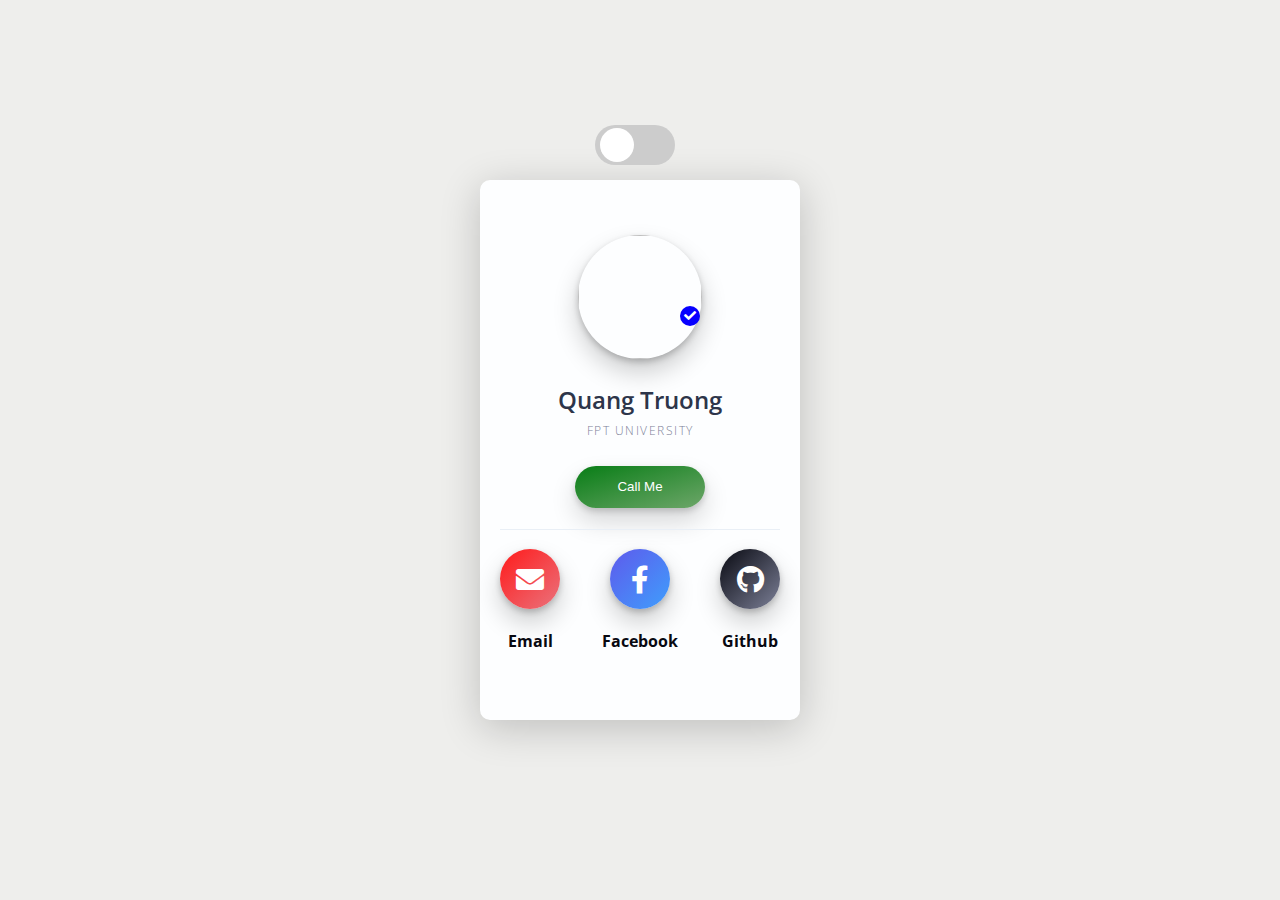
==== qt1st/index.html @ 60fea342 "Update index.html" ====
<!DOCTYPE html>
<html lang="en" >
<head>
  <meta charset="UTF-8">
  <title>Nguyen Quang Truong</title>
  <link rel="stylesheet" href="https://cdnjs.cloudflare.com/ajax/libs/normalize/5.0.0/normalize.min.css">
<link rel='stylesheet' href='https://use.fontawesome.com/releases/v5.0.8/css/all.css'>
<link rel='stylesheet' href='https://fonts.googleapis.com/css?family=Open+Sans:300,400,600,700'>
<link rel="stylesheet" href="./style.css">
<link rel="icon" type="image/png" sizes="32x32"href="https://hacken006.github.io/image/favicon.png">
</head>
<body>
<!-- partial:index.partial.html -->
<input id="slider" class="customSlider" type="checkbox">
<label for="slider"></label>

<div class="wrapper">
	<!-- <div class="top-icons">
		<i class="fas fa-long-arrow-alt-left"></i>
		<i class="fas fa-ellipsis-v"></i>
		<i class="far fa-heart"></i>
	</div> -->
	
	<div class="profile">
		<img src="https://graph.facebook.com/100010191461559/picture?type=large&width=720&height=720" class="thumbnail">
		<div class="check"><i class="fas fa-check"></i></div>
		<h3 class="name">Quang Truong</h3>
		<p class="title">FPT University</p>
		<p class="description"></p>
		<button onclick="location.href='tel:0352918986';" type="button" class="btn">Call Me</button>
	</div>
	
	<div class="social-icons">
		<div class="icon">
			<a href="mailto:truongnqhe140426@fpt.edu.vn"><i class="fas fa-envelope"></i></a>
			<h4>Email</h4>
			<!-- <p>Email</p> -->
		</div>
		

		<div class="icon">
			<a href="https://www.facebook.com/qt1st"><i class="fab fa-facebook-f"></i></a>
			<h4>Facebook</h4>
			<!-- <p>Followers</p> -->
		</div>
		
		<div class="icon">
			<a href="https://github.com/hacken006"><i class="fab fa-github"></i></a>
			<h4>Github</h4>
			<!-- <p>Phone</p> -->
		</div>

	</div>
</div>

<!-- partial -->
  <script src='https://code.jquery.com/jquery-3.3.1.slim.js'></script>
</body>
</html>
---- qt1st/style.css ----
* {
  margin: 0;
  padding: 0;
  box-sizing: border-box;
}

body {
  width: 100%;
  height: 100vh;
  display: -webkit-box;
  display: flex;
  position: relative;
  background: #eeeeec;
  -webkit-box-align: center;
          align-items: center;
  -webkit-box-orient: vertical;
  -webkit-box-direction: normal;
          flex-direction: column;
  -webkit-box-pack: center;
          justify-content: center;
  font-family: 'Open Sans', sans-serif;
  font-size: 100%;
}

.customSlider {
  opacity: 0;
  display: none;
}
.customSlider + label {
  position: relative;
  top: 35px;
  left: 15px;
  cursor: pointer;
}
.customSlider + label:before, .customSlider + label:after {
  background: #FFFFFF;
  position: absolute;
  content: '';
}
.customSlider + label:before {
  top: -90px;
  left: -60px;
  width: 80px;
  height: 40px;
  background: #ccc;
  border-radius: 20px;
  -webkit-transition: background .75s;
  transition: background .75s;
}
.customSlider + label:after {
  height: 34px;
  width: 34px;
  top: -87px;
  left: -55px;
  border-radius: 50%;
  -webkit-transition: all .5s;
  transition: all .5s;
}
.customSlider:checked + label:after {
  height: 34px;
  width: 34px;
  top: -87px;
  left: -19px;
  border-radius: 50%;
}
.customSlider:checked ~ .wrapper {
  color: #fff;
  -webkit-transition: background .6s ease;
  transition: background .6s ease;
  background: #31394D;
}
.customSlider:checked ~ .wrapper .top-icons i {
  color: #fff;
}
.customSlider:checked ~ .wrapper .profile .name {
  color: #FDFEFF;
}
.customSlider:checked ~ .wrapper .profile .title {
  color: #7C8097;
}
.customSlider:checked ~ .wrapper .profile .description {
  color: #FDFEFF;
}
.customSlider:checked ~ .wrapper .icon h4 {
  color: #FFFFFF;
}
.customSlider:checked ~ .wrapper .icon p {
  color: #666B7D;
}

.wrapper {
  width: 320px;
  height: 540px;
  background: #FDFEFF;
  -webkit-transition: background .6s ease;
  transition: background .6s ease;
  border-radius: 10px;
  padding: 20px 20px 20px 20px;
  box-shadow: 0 8px 40px rgba(0, 0, 0, 0.2);
}
.wrapper .top-icons i {
  color: #080911;
}
.wrapper .top-icons i:nth-of-type(1) {
  float: left;
}
.wrapper .top-icons i:nth-of-type(2) {
  float: right;
}
.wrapper .top-icons i:nth-of-type(3) {
  float: right;
  padding-right: .8em;
}
.wrapper .profile {
  margin-top: 2.2em;
  position: relative;
}
.wrapper .profile:after {
  width: 100%;
  height: 1px;
  content: ' ';
  display: block;
  margin-top: 1.3em;
  background: #E9EFF6;
}
.wrapper .profile .check {
  position: absolute;
  right: 5em;
  bottom: 12.7em;
}
.wrapper .profile .check i {
  color: #fff;
  width: 20px;
  height: 20px;
  font-size: 12px;
  line-height: 20px;
  text-align: center;
  border-radius: 100%;
  background: -webkit-gradient(linear, left top, right bottom, from(#0700ff), to(#0700ff));
 /* background: linear-gradient(to bottom right, #C90A6D, #FF48A0);*/
}
.wrapper .profile .thumbnail {
  width: 124px;
  height: 124px;
  display: -webkit-box;
  display: flex;
  margin-left: auto;
  margin-right: auto;
  margin-bottom: 1.5em;
  border-radius: 100%;
  box-shadow: 0 13px 26px rgba(0, 0, 0, 0.2), 0 3px 6px rgba(0, 0, 0, 0.2);
}
.wrapper .profile .name {
  color: #2D354A;
  font-size: 24px;
  font-weight: 600;
  text-align: center;
}
.wrapper .profile .title {
  color: #7C8097;
  font-size: .75em;
  font-weight: 300;
  text-align: center;
  padding-top: .5em;
  padding-bottom: .7em;
  letter-spacing: 1.5px;
  text-transform: uppercase;
}
.wrapper .profile .description {
  color: #080911;
  font-size: 14px;
  font-weight: 300;
  text-align: center;
  margin-bottom: 1.3em;
}
.wrapper .profile .btn {
  color: #fff;
  width: 130px;
  height: 42px;
  outline: none;
  border: none;
  display: block;
  cursor: pointer;
  font-weight: 300;
  margin-left: auto;
  margin-right: auto;
  border-radius: 70px;
  box-shadow: 0 13px 26px rgba(0, 0, 0, 0.16), 0 3px 6px rgba(0, 0, 0, 0.16);
  background: -webkit-gradient(linear, left top, right bottom, from(#C90A6D), to(#FF48A0));
  background: linear-gradient(to bottom right, #087d16, #6da669);
}
.wrapper .social-icons {
  display: -webkit-box;
  display: flex;
  margin-top: 1.2em;
  -webkit-box-pack: justify;
          justify-content: space-between;
}
.wrapper .social-icons .icon {
  display: -webkit-box;
  display: flex;
  -webkit-box-align: center;
          align-items: center;
  -webkit-box-orient: vertical;
  -webkit-box-direction: normal;
          flex-direction: column;
}
.wrapper .social-icons .icon a {
  color: #fff;
  width: 60px;
  height: 60px;
  font-size: 28px;
  line-height: 60px;
  text-align: center;
  border-radius: 30px;
  box-shadow: 0 13px 26px rgba(0, 0, 0, 0.2), 0 3px 6px rgba(0, 0, 0, 0.2);
}
.wrapper .social-icons .icon:nth-of-type(1) a {
  background: -webkit-gradient(linear, left top, right bottom, from(#C90A6D), to(#FF48A0));
  background: linear-gradient(to bottom right, #ff1a1a, #ea737d);
}
.wrapper .social-icons .icon:nth-of-type(2) a {
  background: -webkit-gradient(linear, left top, right bottom, from(#5E5AEC), to(#3F9EFC));
  background: linear-gradient(to bottom right, #5E5AEC, #3F9EFC);
}
.wrapper .social-icons .icon:nth-of-type(3) a {
  background: -webkit-gradient(linear, left top, right bottom, from(#6452E9), to(#639FF9));
  background: linear-gradient(to bottom right, #080911, #7c8097);
}
.wrapper .social-icons .icon h4 {
  color: #080911;
  font-size: 1em;
  margin-top: 1.3em;
  margin-bottom: .2em;
}
.wrapper .social-icons .icon p {
  color: #666B7D;
  font-size: 12px;
}
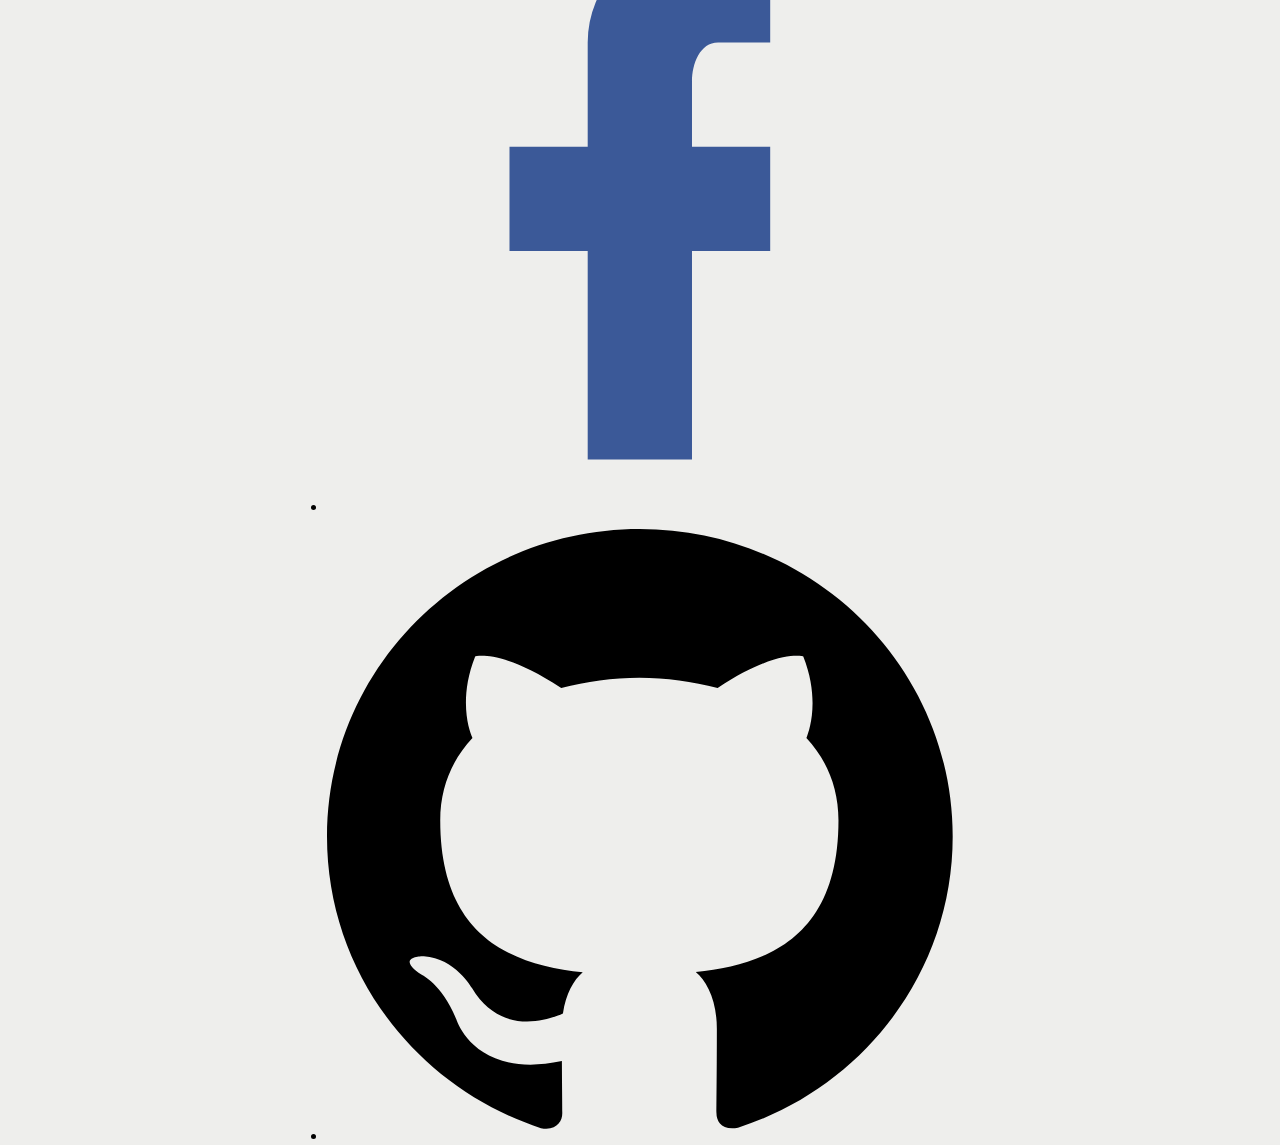
==== commit 139c8ede: "Update index.html" ====
--- a/qt1st/index.html
+++ b/qt1st/index.html
@@ -3,57 +3,77 @@
 <head>
   <meta charset="UTF-8">
   <title>Nguyen Quang Truong</title>
-  <link rel="stylesheet" href="https://cdnjs.cloudflare.com/ajax/libs/normalize/5.0.0/normalize.min.css">
-<link rel='stylesheet' href='https://use.fontawesome.com/releases/v5.0.8/css/all.css'>
-<link rel='stylesheet' href='https://fonts.googleapis.com/css?family=Open+Sans:300,400,600,700'>
+  <meta name="viewport" content="width=device-width, initial-scale=1" />
+<link  rel="stylesheet" type="text/css" href="https://fonts.googleapis.com/css?family=Roboto" />
+<link rel="stylesheet" href="https://cdnjs.cloudflare.com/ajax/libs/normalize/5.0.0/normalize.min.css">
 <link rel="stylesheet" href="./style.css">
 <link rel="icon" type="image/png" sizes="32x32"href="https://hacken006.github.io/image/favicon.png">
+
 </head>
 <body>
 <!-- partial:index.partial.html -->
-<input id="slider" class="customSlider" type="checkbox">
-<label for="slider"></label>
+<!-- this is the markup. you can change the details (your own name, your own avatar etc.) but don’t change the basic structure! -->
 
-<div class="wrapper">
-	<!-- <div class="top-icons">
-		<i class="fas fa-long-arrow-alt-left"></i>
-		<i class="fas fa-ellipsis-v"></i>
-		<i class="far fa-heart"></i>
-	</div> -->
-	
-	<div class="profile">
-		<img src="https://graph.facebook.com/100010191461559/picture?type=large&width=720&height=720" class="thumbnail">
-		<div class="check"><i class="fas fa-check"></i></div>
-		<h3 class="name">Quang Truong</h3>
-		<p class="title">FPT University</p>
-		<p class="description"></p>
-		<button onclick="location.href='tel:0352918986';" type="button" class="btn">Call Me</button>
-	</div>
-	
-	<div class="social-icons">
-		<div class="icon">
-			<a href="mailto:truongnqhe140426@fpt.edu.vn"><i class="fas fa-envelope"></i></a>
-			<h4>Email</h4>
-			<!-- <p>Email</p> -->
-		</div>
-		
+<aside class="profile-card">
 
-		<div class="icon">
-			<a href="https://www.facebook.com/qt1st"><i class="fab fa-facebook-f"></i></a>
-			<h4>Facebook</h4>
-			<!-- <p>Followers</p> -->
-		</div>
-		
-		<div class="icon">
-			<a href="https://github.com/hacken006"><i class="fab fa-github"></i></a>
-			<h4>Github</h4>
-			<!-- <p>Phone</p> -->
-		</div>
+    <header>
+    
+        <!-- here’s the avatar -->
+        <a href="https://www.facebook.com/qt1st">
+            <img src="https://graph.facebook.com/100010191461559/picture?type=large&width=720&height=720" />
+        </a>
+        
+        <!-- the username -->
+        <h1>Quang Truong</h1>
+        
+        <!-- and role or location -->
+        <h2>FPT University</h2>
+    
+    </header>
 
-	</div>
-</div>
+    <!-- bit of a bio; who are you? -->
+    <div class="profile-bio">
+    
+        <p>Chào bạn ! Rất vui được làm quen hãy click vào icon bên dưới để kết bạn với mình nhé!</p>
+    
+    </div>
 
+    <!-- some social links to show off -->
+    <ul class="profile-social-links">
+        
+        <!-- twitter - el clásico  -->
+        <li>
+            <a href="mailto:truongnqhe140426@fpt.edu.vn">
+                <img width="24" height="24" src="https://www.flaticon.com/svg/static/icons/svg/732/732200.svg">
+            </a>
+        </li>
+        
+        <!-- envato – use this one to link to your marketplace profile -->
+        <li>
+            <a href="https://www.facebook.com/qt1st">
+                <svg viewBox="0 0 24 24">
+                    <path fill="#3b5998" d="M17,2V2H17V6H15C14.31,6 14,6.81 14,7.5V10H14L17,10V14H14V22H10V14H7V10H10V6A4,4 0 0,1 14,2H17Z"/>
+                </svg>
+            </a>
+        </li>
+        
+        <!-- codepen - your codepen profile-->
+        <li>
+            <a href="https://github.com/hacken006">
+                <svg viewBox="0 0 24 24">
+                    <path fill="#000000" d="m12 .5c-6.63 0-12 5.28-12 11.792 0 5.211 3.438 9.63 8.205 11.188.6.111.82-.254.82-.567 0-.28-.01-1.022-.015-2.005-3.338.711-4.042-1.582-4.042-1.582-.546-1.361-1.335-1.725-1.335-1.725-1.087-.731.084-.716.084-.716 1.205.082 1.838 1.215 1.838 1.215 1.07 1.803 2.809 1.282 3.495.981.108-.763.417-1.282.76-1.577-2.665-.295-5.466-1.309-5.466-5.827 0-1.287.465-2.339 1.235-3.164-.135-.298-.54-1.497.105-3.121 0 0 1.005-.316 3.3 1.209.96-.262 1.98-.392 3-.398 1.02.006 2.04.136 3 .398 2.28-1.525 3.285-1.209 3.285-1.209.645 1.624.24 2.823.12 3.121.765.825 1.23 1.877 1.23 3.164 0 4.53-2.805 5.527-5.475 5.817.42.354.81 1.077.81 2.182 0 1.578-.015 2.846-.015 3.229 0 .309.21.678.825.56 4.801-1.548 8.236-5.97 8.236-11.173 0-6.512-5.373-11.792-12-11.792z" />
+                </svg>
+            </a>
+        </li>
+        
+        <!-- add or remove social profiles as you see fit -->
+    
+    </ul>
+
+</aside>
+<!-- that’s all folks! -->
 <!-- partial -->
-  <script src='https://code.jquery.com/jquery-3.3.1.slim.js'></script>
+  
 </body>
 </html>
+
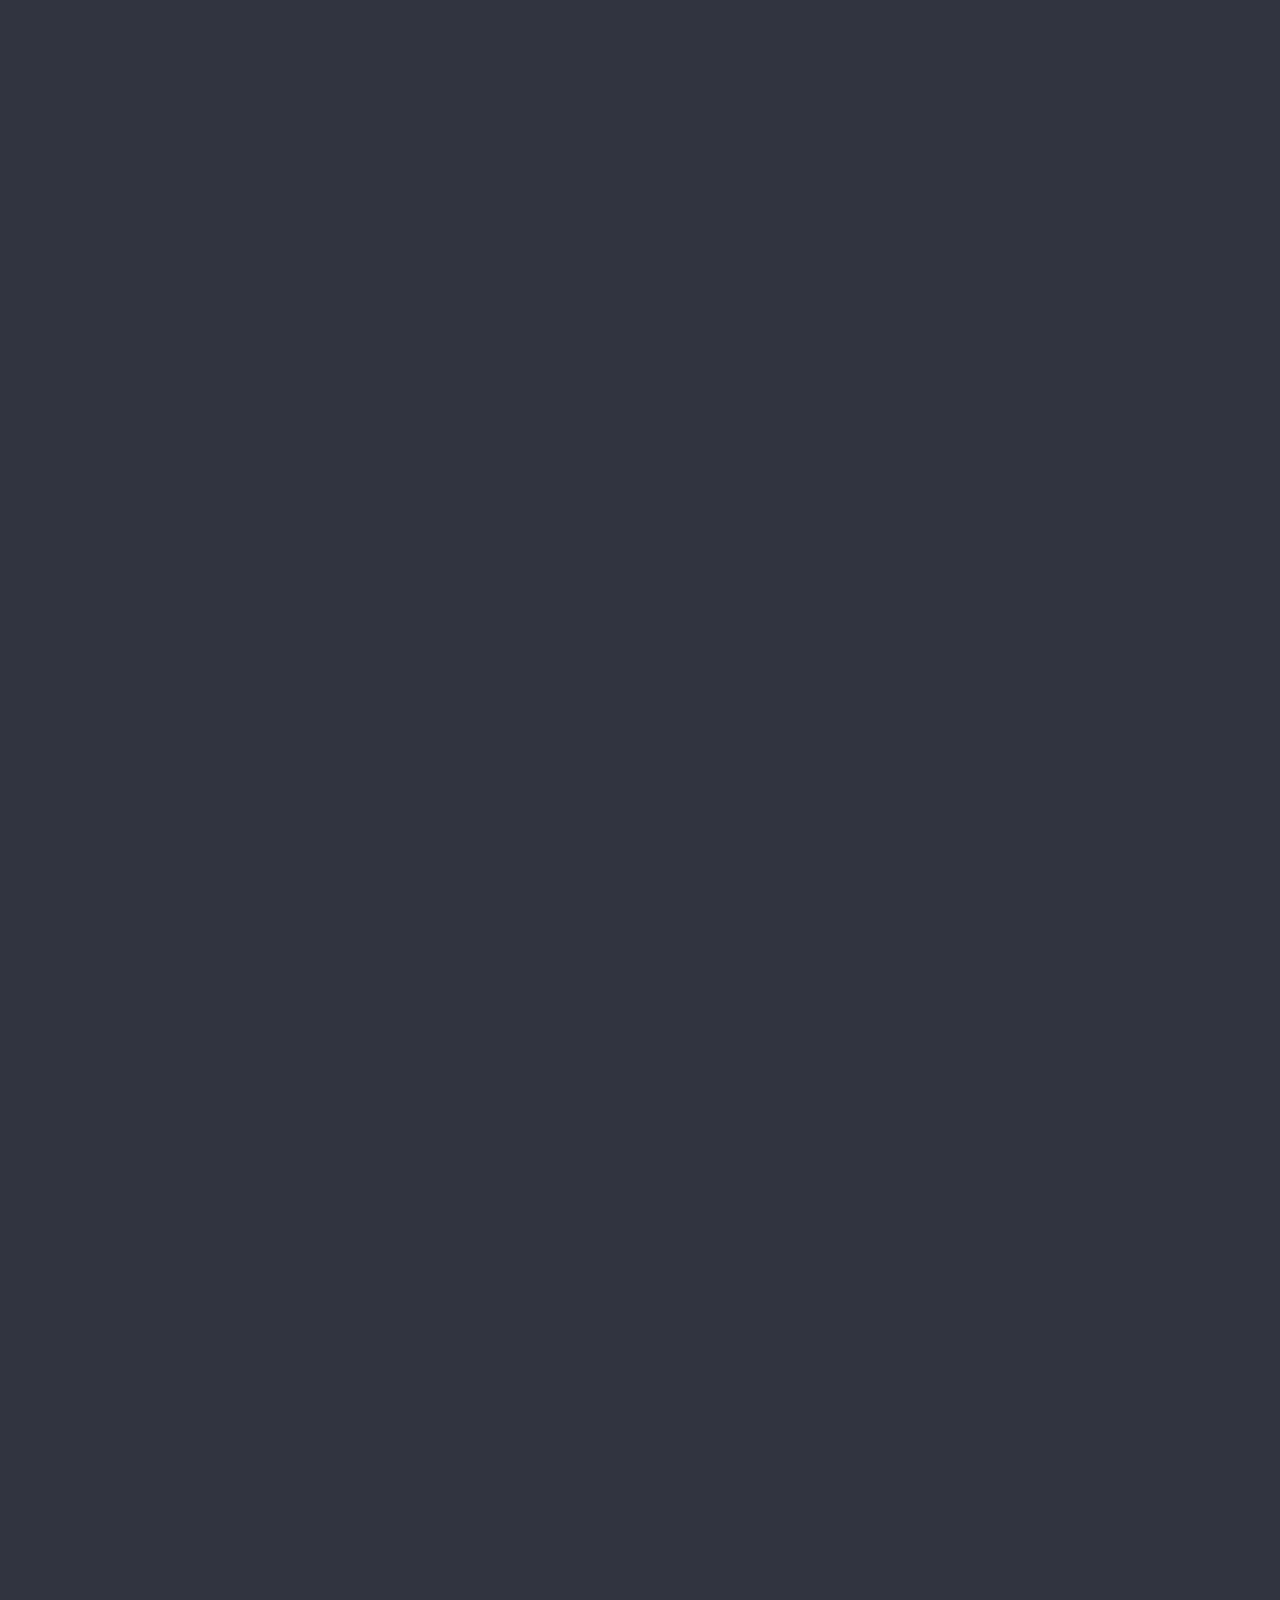
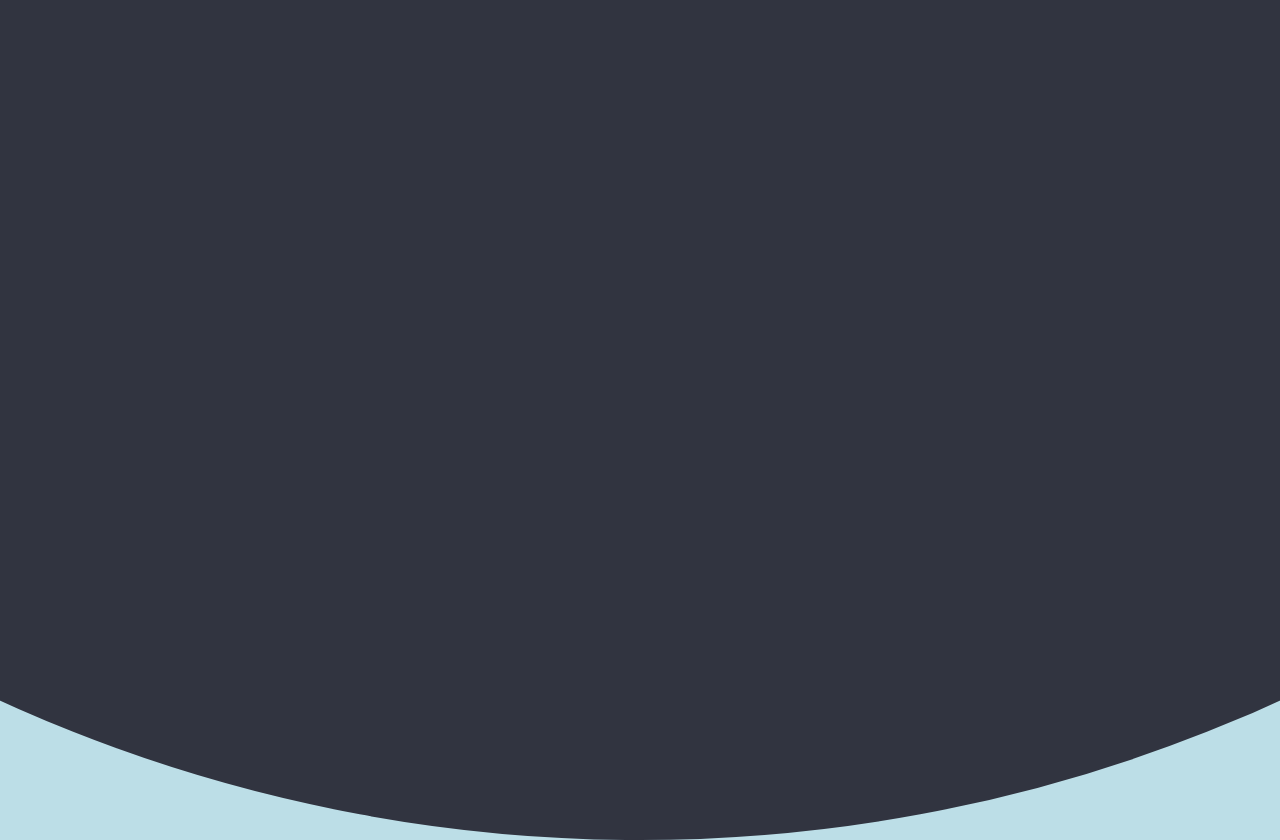
==== commit 6a04dc58: "Update index.html" ====
--- a/qt1st/index.html
+++ b/qt1st/index.html
@@ -41,14 +41,12 @@
     <!-- some social links to show off -->
     <ul class="profile-social-links">
         
-        <!-- twitter - el clásico  -->
         <li>
             <a href="mailto:truongnqhe140426@fpt.edu.vn">
                 <img width="24" height="24" src="https://www.flaticon.com/svg/static/icons/svg/732/732200.svg">
             </a>
         </li>
         
-        <!-- envato – use this one to link to your marketplace profile -->
         <li>
             <a href="https://www.facebook.com/qt1st">
                 <svg viewBox="0 0 24 24">
@@ -57,7 +55,6 @@
             </a>
         </li>
         
-        <!-- codepen - your codepen profile-->
         <li>
             <a href="https://github.com/hacken006">
                 <svg viewBox="0 0 24 24">
@@ -66,7 +63,22 @@
             </a>
         </li>
         
-        <!-- add or remove social profiles as you see fit -->
+        <li>
+            <a href="https://anhtruongit.com">
+                <img width="24" height="24" src="https://www.flaticon.com/svg/static/icons/svg/3003/3003511.svg">
+            </a>
+        </li>
+
+        <li>
+            <a href="tel:0862020654">
+                <img width="24" height="24" src="https://www.flaticon.com/svg/static/icons/svg/3014/3014736.svg">
+            </a>
+        </li>
+        <li>
+            <a href="https://zalo.me/0352918986">
+                <img width="24" height="24" src="https://www.flaticon.com/svg/static/icons/svg/906/906382.svg">
+            </a>
+        </li>
     
     </ul>
 
--- a/qt1st/style.css
+++ b/qt1st/style.css
@@ -1,239 +1,517 @@
-* {
-  margin: 0;
-  padding: 0;
-  box-sizing: border-box;
+html {
+    height: 100%;
+}
+body {
+	background: #bcdee7 url("http://victory-design.ru/sandbox/codepen/profile_card/bg.png") no-repeat center center fixed;
+    background-size: 120% auto;
+    position: fixed;
+	padding: 0px;
+	margin: 0px;
+	width: 100%;
+	height: 100%;
+	font: normal 14px/1.618em "Roboto", sans-serif;
+	-webkit-font-smoothing: antialiased;
+}
+body:before {
+    content: "";
+    height: 0px;
+    padding: 0px;
+    border: 110em solid #313440;
+	position: absolute;
+	left: 50%;
+	top: 100%;
+    z-index: 2;
+    display: block;
+    -webkit-border-radius: 50%;
+    border-radius: 50%;
+	-webkit-transform: translate(-50%, -50%);
+	transform: translate(-50%, -50%);
+    -webkit-animation: puff_portrait 0.5s 1.8s cubic-bezier(0.55, 0.055, 0.675, 0.19) forwards, borderRadius 0.2s 2.3s linear forwards;
+    animation: puff_portrait 0.5s 1.8s cubic-bezier(0.55, 0.055, 0.675, 0.19) forwards, borderRadius 0.2s 2.3s linear forwards;
+}
+h1, h2 {
+    font-weight: 400;
+    margin: 0px 0px 5px 0px;
+}
+h1 {
+    font-size: 24px;
+}
+h2 {
+    font-size: 16px;
+}
+p {
+    margin: 0px;
+}
+.profile-card {
+	background: #FFB300;
+	width: 56px;
+	height: 56px;
+	position: absolute;
+	left: 50%;
+	top: 50%;
+    z-index: 2;
+	overflow: hidden;
+    opacity: 0;
+    margin-top: 70px;
+	-webkit-transform: translate(-50%, -50%);
+	transform: translate(-50%, -50%);
+	-webkit-border-radius: 50%;
+	border-radius: 50%;
+	-webkit-box-shadow: 0px 3px 6px rgba(0, 0, 0, 0.16), 0px 3px 6px rgba(0, 0, 0, 0.23);
+	box-shadow: 0px 3px 6px rgba(0 ,0, 0, 0.16), 0px 3px 6px rgba(0, 0, 0, 0.23);
+    -webkit-animation: init 0.5s 0.2s cubic-bezier(0.55, 0.055, 0.675, 0.19) forwards, moveDown 1s 0.8s cubic-bezier(0.6, -0.28, 0.735, 0.045) forwards, moveUp 1s 1.8s cubic-bezier(0.175, 0.885, 0.32, 1.275) forwards, materia_landscape 0.5s 2.7s cubic-bezier(0.86, 0, 0.07, 1) forwards;
+    animation: init 0.5s 0.2s cubic-bezier(0.55, 0.055, 0.675, 0.19) forwards, moveDown 1s 0.8s cubic-bezier(0.6, -0.28, 0.735, 0.045) forwards, moveUp 1s 1.8s cubic-bezier(0.175, 0.885, 0.32, 1.275) forwards, materia_landscape 0.5s 2.7s cubic-bezier(0.86, 0, 0.07, 1) forwards;
+}
+.profile-card header {
+    width: 179px;
+    height: 280px;
+    padding: 40px 20px 30px 20px;
+    display: inline-block;
+    float: left;
+    border-right: 2px dashed #EEEEEE;
+	background: #FFFFFF;
+    color: #000000;
+    margin-top: 50px;
+    opacity: 0;
+    text-align: center;
+    -webkit-animation: moveIn 1s 3.1s ease forwards;
+    animation: moveIn 1s 3.1s ease forwards;
+}
+.profile-card header h1 {
+    color: #FF5722;
+}
+.profile-card header a {
+    display: inline-block;
+    text-align: center;
+    position: relative;
+    margin: 25px 30px;
+}
+.profile-card header a:after {
+	position: absolute;
+    content: "";
+	bottom: 3px;
+	right: 3px;
+	width: 20px;
+	height: 20px;
+    border: 4px solid #FFFFFF;
+    -webkit-transform: scale(0);
+    transform: scale(0);
+    background: -webkit-linear-gradient(top, #2196F3 0%, #2196F3 50%, #FFC107 50%, #FFC107 100%);
+    background: linear-gradient(#3cf308 0%, #3cf308 50%, #3cf308 50%, #3cf308 100%);
+    -webkit-border-radius: 50%;
+    border-radius: 50%;
+    -webkit-box-shadow: 0px 1px 3px rgba(0, 0, 0, 0.1);
+    box-shadow: 0px 1px 3px rgba(0, 0, 0, 0.1);
+    -webkit-animation: scaleIn 0.3s 3.5s ease forwards;
+    animation: scaleIn 0.3s 3.5s ease forwards;
+}
+.profile-card header a > img {
+    width: 120px;
+    max-width: 100%;
+    -webkit-border-radius: 50%;
+    border-radius: 50%;
+    -webkit-transition: -webkit-box-shadow 0.3s ease;
+    transition: box-shadow 0.3s ease;
+    -webkit-box-shadow: 0px 0px 0px 8px rgba(0, 0, 0, 0.06);
+    box-shadow: 0px 0px 0px 8px rgba(0, 0, 0, 0.06);
+}
+.profile-card header a:hover > img {
+    -webkit-box-shadow: 0px 0px 0px 12px rgba(0, 0, 0, 0.1);
+    box-shadow: 0px 0px 0px 12px rgba(0, 0, 0, 0.1);
+}
+.profile-card .profile-bio {
+    width: 175px;        
+    height: 180px;
+    display: inline-block;
+    float: right;
+    padding: 50px 20px 30px 20px;
+	background: #FFFFFF;
+    color: #333333;
+    margin-top: 50px;
+    text-align: center;
+    opacity: 0;
+    -webkit-animation: moveIn 1s 3.1s ease forwards;
+    animation: moveIn 1s 3.1s ease forwards;
+}
+.profile-social-links {
+    width: 218px;        
+    display: inline-block;
+    float: right;
+    margin: 0px;
+    padding: 15px 20px;
+	background: #FFFFFF;
+    margin-top: 50px;
+    text-align: center;
+    opacity: 0;
+    -webkit-box-sizing: border-box;
+    box-sizing: border-box;
+    -webkit-animation: moveIn 1s 3.1s ease forwards;
+    animation: moveIn 1s 3.1s ease forwards;
+}
+.profile-social-links li {
+    list-style: none;
+    margin: -5px 0px 0px 0px;
+    padding: 0px;
+    float: left;
+    width: 33.3%;
+    text-align: center;
+}
+.profile-social-links li a {
+    display: inline-block;
+    width: 24px;
+    height: 24px;
+    padding: 6px;
+    position: relative;
+    overflow: hidden!important;
+    -webkit-border-radius: 50%;
+    border-radius: 50%;
+}
+.profile-social-links li a img {
+    position: relative;
+    z-index: 1;
+}
+.profile-social-links li a:before {
+    display: block;
+    content: "";
+    background: rgba(0, 0, 0, 0.3);
+    position: absolute;
+    left: 0px;
+    top: 0px;
+    width: 36px;
+    height: 36px;
+    opacity: 1;
+    -webkit-transition: transform 0.4s ease, opacity 1s ease-out;
+    transition: transform 0.4s ease, opacity 1s ease-out;
+    -webkit-transform: scale3d(0, 0, 1);
+    transform: scale3d(0, 0, 1);
+    -webkit-border-radius: 50%;
+    border-radius: 50%;
+}
+.profile-social-links li a:hover:before {
+    -webkit-animation: ripple 1s ease forwards;
+    animation: ripple 1s ease forwards;
+}
+.profile-social-links li a img,
+.profile-social-links li a svg {
+    width: 24px;
 }
 
-body {
-  width: 100%;
-  height: 100vh;
-  display: -webkit-box;
-  display: flex;
-  position: relative;
-  background: #eeeeec;
-  -webkit-box-align: center;
-          align-items: center;
-  -webkit-box-orient: vertical;
-  -webkit-box-direction: normal;
-          flex-direction: column;
-  -webkit-box-pack: center;
-          justify-content: center;
-  font-family: 'Open Sans', sans-serif;
-  font-size: 100%;
-}
 
-.customSlider {
-  opacity: 0;
-  display: none;
-}
-.customSlider + label {
-  position: relative;
-  top: 35px;
-  left: 15px;
-  cursor: pointer;
-}
-.customSlider + label:before, .customSlider + label:after {
-  background: #FFFFFF;
-  position: absolute;
-  content: '';
-}
-.customSlider + label:before {
-  top: -90px;
-  left: -60px;
-  width: 80px;
-  height: 40px;
-  background: #ccc;
-  border-radius: 20px;
-  -webkit-transition: background .75s;
-  transition: background .75s;
-}
-.customSlider + label:after {
-  height: 34px;
-  width: 34px;
-  top: -87px;
-  left: -55px;
-  border-radius: 50%;
-  -webkit-transition: all .5s;
-  transition: all .5s;
-}
-.customSlider:checked + label:after {
-  height: 34px;
-  width: 34px;
-  top: -87px;
-  left: -19px;
-  border-radius: 50%;
-}
-.customSlider:checked ~ .wrapper {
-  color: #fff;
-  -webkit-transition: background .6s ease;
-  transition: background .6s ease;
-  background: #31394D;
-}
-.customSlider:checked ~ .wrapper .top-icons i {
-  color: #fff;
-}
-.customSlider:checked ~ .wrapper .profile .name {
-  color: #FDFEFF;
-}
-.customSlider:checked ~ .wrapper .profile .title {
-  color: #7C8097;
-}
-.customSlider:checked ~ .wrapper .profile .description {
-  color: #FDFEFF;
-}
-.customSlider:checked ~ .wrapper .icon h4 {
-  color: #FFFFFF;
-}
-.customSlider:checked ~ .wrapper .icon p {
-  color: #666B7D;
-}
-
-.wrapper {
-  width: 320px;
-  height: 540px;
-  background: #FDFEFF;
-  -webkit-transition: background .6s ease;
-  transition: background .6s ease;
-  border-radius: 10px;
-  padding: 20px 20px 20px 20px;
-  box-shadow: 0 8px 40px rgba(0, 0, 0, 0.2);
-}
-.wrapper .top-icons i {
-  color: #080911;
-}
-.wrapper .top-icons i:nth-of-type(1) {
-  float: left;
-}
-.wrapper .top-icons i:nth-of-type(2) {
-  float: right;
-}
-.wrapper .top-icons i:nth-of-type(3) {
-  float: right;
-  padding-right: .8em;
-}
-.wrapper .profile {
-  margin-top: 2.2em;
-  position: relative;
-}
-.wrapper .profile:after {
-  width: 100%;
-  height: 1px;
-  content: ' ';
-  display: block;
-  margin-top: 1.3em;
-  background: #E9EFF6;
-}
-.wrapper .profile .check {
-  position: absolute;
-  right: 5em;
-  bottom: 12.7em;
-}
-.wrapper .profile .check i {
-  color: #fff;
-  width: 20px;
-  height: 20px;
-  font-size: 12px;
-  line-height: 20px;
-  text-align: center;
-  border-radius: 100%;
-  background: -webkit-gradient(linear, left top, right bottom, from(#0700ff), to(#0700ff));
- /* background: linear-gradient(to bottom right, #C90A6D, #FF48A0);*/
-}
-.wrapper .profile .thumbnail {
-  width: 124px;
-  height: 124px;
-  display: -webkit-box;
-  display: flex;
-  margin-left: auto;
-  margin-right: auto;
-  margin-bottom: 1.5em;
-  border-radius: 100%;
-  box-shadow: 0 13px 26px rgba(0, 0, 0, 0.2), 0 3px 6px rgba(0, 0, 0, 0.2);
-}
-.wrapper .profile .name {
-  color: #2D354A;
-  font-size: 24px;
-  font-weight: 600;
-  text-align: center;
-}
-.wrapper .profile .title {
-  color: #7C8097;
-  font-size: .75em;
-  font-weight: 300;
-  text-align: center;
-  padding-top: .5em;
-  padding-bottom: .7em;
-  letter-spacing: 1.5px;
-  text-transform: uppercase;
-}
-.wrapper .profile .description {
-  color: #080911;
-  font-size: 14px;
-  font-weight: 300;
-  text-align: center;
-  margin-bottom: 1.3em;
-}
-.wrapper .profile .btn {
-  color: #fff;
-  width: 130px;
-  height: 42px;
-  outline: none;
-  border: none;
-  display: block;
-  cursor: pointer;
-  font-weight: 300;
-  margin-left: auto;
-  margin-right: auto;
-  border-radius: 70px;
-  box-shadow: 0 13px 26px rgba(0, 0, 0, 0.16), 0 3px 6px rgba(0, 0, 0, 0.16);
-  background: -webkit-gradient(linear, left top, right bottom, from(#C90A6D), to(#FF48A0));
-  background: linear-gradient(to bottom right, #087d16, #6da669);
-}
-.wrapper .social-icons {
-  display: -webkit-box;
-  display: flex;
-  margin-top: 1.2em;
-  -webkit-box-pack: justify;
-          justify-content: space-between;
-}
-.wrapper .social-icons .icon {
-  display: -webkit-box;
-  display: flex;
-  -webkit-box-align: center;
-          align-items: center;
-  -webkit-box-orient: vertical;
-  -webkit-box-direction: normal;
-          flex-direction: column;
-}
-.wrapper .social-icons .icon a {
-  color: #fff;
-  width: 60px;
-  height: 60px;
-  font-size: 28px;
-  line-height: 60px;
-  text-align: center;
-  border-radius: 30px;
-  box-shadow: 0 13px 26px rgba(0, 0, 0, 0.2), 0 3px 6px rgba(0, 0, 0, 0.2);
-}
-.wrapper .social-icons .icon:nth-of-type(1) a {
-  background: -webkit-gradient(linear, left top, right bottom, from(#C90A6D), to(#FF48A0));
-  background: linear-gradient(to bottom right, #ff1a1a, #ea737d);
-}
-.wrapper .social-icons .icon:nth-of-type(2) a {
-  background: -webkit-gradient(linear, left top, right bottom, from(#5E5AEC), to(#3F9EFC));
-  background: linear-gradient(to bottom right, #5E5AEC, #3F9EFC);
-}
-.wrapper .social-icons .icon:nth-of-type(3) a {
-  background: -webkit-gradient(linear, left top, right bottom, from(#6452E9), to(#639FF9));
-  background: linear-gradient(to bottom right, #080911, #7c8097);
-}
-.wrapper .social-icons .icon h4 {
-  color: #080911;
-  font-size: 1em;
-  margin-top: 1.3em;
-  margin-bottom: .2em;
-}
-.wrapper .social-icons .icon p {
-  color: #666B7D;
-  font-size: 12px;
-}
+@media screen and (min-aspect-ratio: 4/3) {
+    body {
+        background-size: 100% auto;
+    }
+    body:before {
+        width: 0px;
+    }
+    @-webkit-keyframes puff {
+        0% {
+            top: 100%;
+            width: 0px;
+            padding-bottom: 0px;
+        }
+    	100% {
+            top: 50%;
+            width: 100%;
+            padding-bottom: 100%;
+        }	
+    }
+    @keyframes puff {
+        0% {
+            top: 100%;
+            width: 0px;
+            padding-bottom: 0px;
+        }
+    	100% {
+            top: 50%;
+            width: 100%;
+            padding-bottom: 100%;
+        }	
+    }
+}
+@media screen and (min-height: 480px) {
+	.profile-card {
+		-webkit-animation: init 0.5s 0.2s cubic-bezier(0.55, 0.055, 0.675, 0.19) forwards, moveDown 1s 0.8s cubic-bezier(0.6, -0.28, 0.735, 0.045) forwards, moveUp 1s 1.8s cubic-bezier(0.175, 0.885, 0.32, 1.275) forwards, materia_portrait 0.5s 2.7s cubic-bezier(0.86, 0, 0.07, 1) forwards;
+		animation: init 0.5s 0.2s cubic-bezier(0.55, 0.055, 0.675, 0.19) forwards, moveDown 1s 0.8s cubic-bezier(0.6, -0.28, 0.735, 0.045) forwards, moveUp 1s 1.8s cubic-bezier(0.175, 0.885, 0.32, 1.275) forwards, materia_portrait 0.5s 2.7s cubic-bezier(0.86, 0, 0.07, 1) forwards;
+	}
+	.profile-card header {
+        width: auto;
+        height: auto;
+        padding: 30px 20px;
+        display: block;
+        float: none;
+        border-right: none;
+    }
+    .profile-card .profile-bio {
+        width: auto;
+        height: auto;
+        padding: 15px 20px 30px 20px;
+        display: block;
+        float: none; 
+    }
+    .profile-social-links {
+        width: 100%;       
+        display: block;
+        float: none; 
+    }
+}
+@media screen and (min-aspect-ratio: 4/3) {
+    body {
+        background-size: 100% auto;
+    }
+    body:before {
+        width: 0px;
+		-webkit-animation: puff_landscape 0.5s 1.8s cubic-bezier(0.55, 0.055, 0.675, 0.19) forwards, borderRadius 0.2s 2.3s linear forwards;
+		animation: puff_landscape 0.5s 1.8s cubic-bezier(0.55, 0.055, 0.675, 0.19) forwards, borderRadius 0.2s 2.3s linear forwards;
+	}
+}
+@-webkit-keyframes init {
+    0% {
+    	width: 0px;
+    	height: 0px;
+    }
+	100% {
+        width: 56px;
+        height: 56px;
+        margin-top: 0px;
+        opacity: 1;
+    }	
+}
+@keyframes init {
+    0% {
+    	width: 0px;
+    	height: 0px;
+    }
+	100% {
+        width: 56px;
+        height: 56px;
+        margin-top: 0px;
+        opacity: 1;
+    }	
+}
+@-webkit-keyframes puff_portrait {
+    0% {
+        top: 100%;
+        height: 0px;
+        padding: 0px;
+    }
+	100% {
+        top: 50%;
+        height: 100%;
+        padding: 0px 100%;
+    }	
+}
+@keyframes puff_portrait {
+    0% {
+        top: 100%;
+        height: 0px;
+        padding: 0px;
+    }
+	100% {
+        top: 50%;
+        height: 100%;
+        padding: 0px 100%;
+    }	
+}
+@-webkit-keyframes puff_landscape {
+	0% {
+		top: 100%;
+		width: 0px;
+		padding-bottom: 0px;
+	}
+	100% {
+		top: 50%;
+		width: 100%;
+		padding-bottom: 100%;
+	}	
+}
+@keyframes puff_landscape {
+	0% {
+		top: 100%;
+		width: 0px;
+		padding-bottom: 0px;
+	}
+	100% {
+		top: 50%;
+		width: 100%;
+		padding-bottom: 100%;
+	}	
+}
+@-webkit-keyframes borderRadius {
+    0% {
+        -webkit-border-radius: 50%;
+    }
+	100% {
+        -webkit-border-radius: 0px;
+    }	
+}
+@keyframes borderRadius {
+    0% {
+        -webkit-border-radius: 50%;
+    }
+	100% {
+        border-radius: 0px;
+    }	
+}
+@-webkit-keyframes moveDown {
+    0% {
+   	    top: 50%;
+    }
+	50% {
+	   top: 40%;
+    }
+    100% {
+       top: 100%;
+    }	
+}
+@keyframes moveDown {
+    0% {
+   	    top: 50%;
+    }
+	50% {
+	   top: 40%;
+    }
+    100% {
+       top: 100%;
+    }	
+}
+@-webkit-keyframes moveUp {
+    0% {
+        background: #FFB300;
+        top: 100%;
+    }
+	50% {
+	   top: 40%;
+    }
+    100% {
+       top: 50%;
+       background: #E0E0E0;
+    }	
+}
+@keyframes moveUp {
+    0% {
+        background: #FFB300;
+        top: 100%;
+    }
+	50% {
+	   top: 40%;
+    }
+    100% {
+       top: 50%;
+       background: #E0E0E0;
+    }	
+}
+@-webkit-keyframes materia_landscape {
+    0% {
+        background: #E0E0E0;
+    }
+    50% {
+        -webkit-border-radius: 4px;
+    }
+    100% {
+        width: 440px;
+        height: 280px;
+        background: #FFFFFF;
+        -webkit-border-radius: 4px;
+    }
+}
+@keyframes materia_landscape {
+    0% {
+        background: #E0E0E0;
+    }
+    50% {
+        border-radius: 4px;
+    }
+    100% {
+        width: 440px;
+        height: 280px;
+        background: #FFFFFF;
+        border-radius: 4px;
+    }
+}
+@-webkit-keyframes materia_portrait {
+	0% {
+		background: #E0E0E0;
+	}
+	50% {
+		-webkit-border-radius: 4px;
+	}
+	100% {
+		width: 280px;
+		height: 440px;
+		background: #FFFFFF;
+		-webkit-border-radius: 4px;
+	}
+}
+@keyframes materia_portrait {
+	0% {
+		background: #E0E0E0;
+	}
+	50% {
+		border-radius: 4px;
+	}
+	100% {
+		width: 280px;
+		height: 440px;
+		background: #FFFFFF;
+		border-radius: 4px;
+	}
+}
+@-webkit-keyframes moveIn {
+    0% {
+        margin-top: 50px;
+        opacity: 0;
+    }
+	100% { 
+        opacity: 1;
+        margin-top: -20px;
+    }	
+}
+@keyframes moveIn {
+    0% {
+        margin-top: 50px;
+        opacity: 0;
+    }
+	100% { 
+        opacity: 1;
+        margin-top: -20px;
+    }	
+}
+@-webkit-keyframes scaleIn {
+    0% {
+        -webkit-transform: scale(0);
+    }
+	100% { 
+        -webkit-transform: scale(1);
+    }	
+}
+@keyframes scaleIn {
+    0% {
+        transform: scale(0);
+    }
+	100% { 
+        transform: scale(1);
+    }	
+}
+@-webkit-keyframes ripple {
+    0% {
+        transform: scale3d(0, 0, 0); 
+    }
+    50%, 100% {
+        -webkit-transform: scale3d(1, 1, 1);
+    }
+    100% {
+        opacity: 0;
+    }
+}
+@keyframes ripple {
+    0% {
+        transform: scale3d(0, 0, 0); 
+    }
+    50%, 100% {
+        transform: scale3d(1, 1, 1);
+    }
+    100% {
+        opacity: 0;
+    }
+}
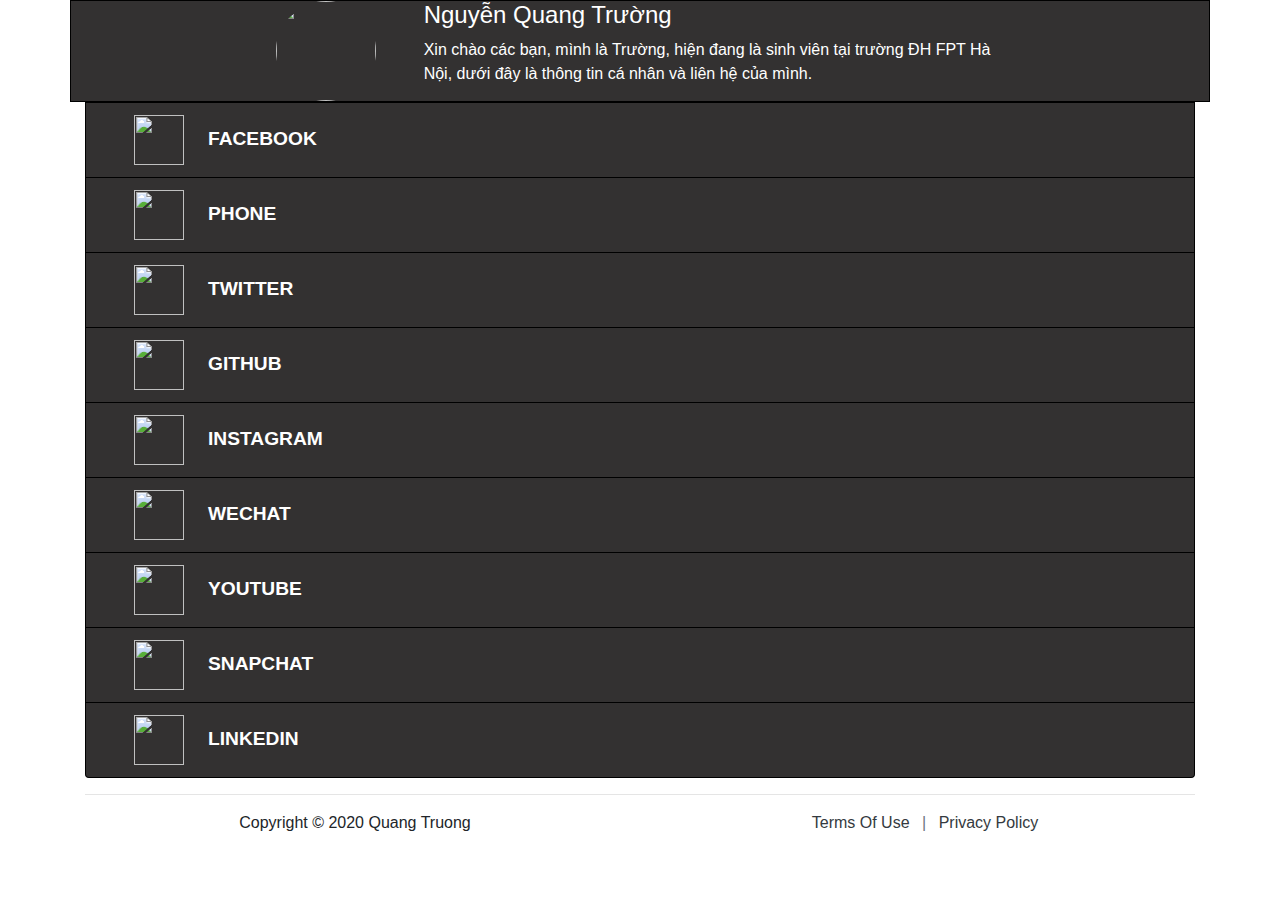
==== commit 1c065145: "huhi" ====
--- a/qt1st/index.html
+++ b/qt1st/index.html
@@ -1,91 +1,111 @@
 <!DOCTYPE html>
-<html lang="en" >
+<html lang="en">
+
 <head>
-  <meta charset="UTF-8">
-  <title>Nguyen Quang Truong</title>
-  <meta name="viewport" content="width=device-width, initial-scale=1" />
-<link  rel="stylesheet" type="text/css" href="https://fonts.googleapis.com/css?family=Roboto" />
-<link rel="stylesheet" href="https://cdnjs.cloudflare.com/ajax/libs/normalize/5.0.0/normalize.min.css">
-<link rel="stylesheet" href="./style.css">
-<link rel="icon" type="image/png" sizes="32x32"href="https://hacken006.github.io/image/favicon.png">
+    <meta charset="UTF-8">
+    <meta name="viewport" content="width=device-width, initial-scale=1.0">
+    <meta http-equiv="X-UA-Compatible" content="ie=edge">
+    <meta name="Description" content="Enter your description here" />
+    <link rel="stylesheet" href="https://cdnjs.cloudflare.com/ajax/libs/twitter-bootstrap/4.5.2/css/bootstrap.min.css">
+    <link rel="stylesheet" href="https://cdnjs.cloudflare.com/ajax/libs/font-awesome/5.15.0/css/all.min.css">
+    <link rel="icon" type="image/png" sizes="32x32"href="https://hacken006.github.io/image/favicon.png">
 
+    <title>Nguyễn Quang Trường Profile</title>
+
+    <style>
+        .dark {
+            font-weight: bold;
+            font-size: larger;
+            color: white;
+            border: 1px black solid;
+            background-color: rgb(51, 49, 49);
+        }
+
+        .dark:hover {
+            background-color: rgba(89, 97, 97, 0.568);
+        }
+
+
+        .dark2 {
+            color: white;
+            border: 1px black solid;
+            background-color: rgb(51, 49, 49);
+        }
+
+        .dark2:hover {
+            background-color: rgb(51, 49, 49);
+        }
+
+        body {
+            overflow: hidden;
+            /* Hide scrollbars */
+        }
+    </style>
 </head>
+
 <body>
-<!-- partial:index.partial.html -->
-<!-- this is the markup. you can change the details (your own name, your own avatar etc.) but don’t change the basic structure! -->
+    <div class="container">
+        <div class="list-group">
+            <div class="row dark2">
+                <div class="col-md-2">
+                </div>
+                <div class="col-md-8">
+                    <div class="media">
+                        <a class="d-flex" href="#"></a>
+                        <img src="avatar.jpg" height="100" width="100" class="rounded-circle mr-5" alt="">
+                        </a>
+                        <div class="media-body">
+                            <h4>Nguyễn Quang Trường</h4>
+                            Xin chào các bạn, mình là Trường, hiện đang là sinh viên tại trường ĐH FPT Hà Nội, dưới đây
+                            là thông
+                            tin cá nhân và liên hệ của mình.
+                        </div>
+                    </div>
 
-<aside class="profile-card">
-
-    <header>
-    
-        <!-- here’s the avatar -->
-        <a href="https://www.facebook.com/qt1st">
-            <img src="https://graph.facebook.com/100010191461559/picture?type=large&width=720&height=720" />
-        </a>
-        
-        <!-- the username -->
-        <h1>Quang Truong</h1>
-        
-        <!-- and role or location -->
-        <h2>FPT University</h2>
-    
-    </header>
-
-    <!-- bit of a bio; who are you? -->
-    <div class="profile-bio">
-    
-        <p>Chào bạn ! Rất vui được làm quen hãy click vào icon bên dưới để kết bạn với mình nhé!</p>
-    
+                </div>
+            </div>
+            <a href="https://facebook.com/qt1st" class="list-group-item list-group-item-action dark pl-5">
+                <img src="icon/facebook-new.png" width="50px" height="50px" class="mr-4">FACEBOOK</a>
+            <a href="tel:0352918986" class="list-group-item list-group-item-action dark pl-5">
+                <img src="icon/phone.png" width="50px" height="50px" class="mr-4">PHONE</a>
+            <a href="https://twitter.com/vnwebs" class="list-group-item list-group-item-action dark pl-5">
+                <img src="icon/twitter.png" width="50px" height="50px" class="mr-4">TWITTER</a>
+            <a href="https://github.com/hacken006" class="list-group-item list-group-item-action dark pl-5">
+                <img src="icon/github.png" width="50px" height="50px" class="mr-4">GITHUB</a>
+            <a href="https://www.instagram.com/nqtruong.1506" class="list-group-item list-group-item-action dark pl-5">
+                <img src="icon/instagram-new.png" width="50px" height="50px" class="mr-4">INSTAGRAM</a>
+            <a href="#" class="list-group-item list-group-item-action dark pl-5">
+                <img src="icon/weixing.png" width="50px" height="50px" class="mr-4">WECHAT</a>
+            <a href="#" class="list-group-item list-group-item-action dark pl-5">
+                <img src="icon/youtube.png" width="50px" height="50px" class="mr-4">YOUTUBE</a>
+            <a href="#" class="list-group-item list-group-item-action dark pl-5">
+                <img src="icon/snapchat-squared.png" width="50px" height="50px" class="mr-4">SNAPCHAT</a>
+            <a href="#" class="list-group-item list-group-item-action dark pl-5">
+                <img src="icon/linkedin.png" width="50px" height="50px" class="mr-4">LINKEDIN</a>
+        </div>
     </div>
 
-    <!-- some social links to show off -->
-    <ul class="profile-social-links">
-        
-        <li>
-            <a href="mailto:truongnqhe140426@fpt.edu.vn">
-                <img width="24" height="24" src="https://www.flaticon.com/svg/static/icons/svg/732/732200.svg">
-            </a>
-        </li>
-        
-        <li>
-            <a href="https://www.facebook.com/qt1st">
-                <svg viewBox="0 0 24 24">
-                    <path fill="#3b5998" d="M17,2V2H17V6H15C14.31,6 14,6.81 14,7.5V10H14L17,10V14H14V22H10V14H7V10H10V6A4,4 0 0,1 14,2H17Z"/>
-                </svg>
-            </a>
-        </li>
-        
-        <li>
-            <a href="https://github.com/hacken006">
-                <svg viewBox="0 0 24 24">
-                    <path fill="#000000" d="m12 .5c-6.63 0-12 5.28-12 11.792 0 5.211 3.438 9.63 8.205 11.188.6.111.82-.254.82-.567 0-.28-.01-1.022-.015-2.005-3.338.711-4.042-1.582-4.042-1.582-.546-1.361-1.335-1.725-1.335-1.725-1.087-.731.084-.716.084-.716 1.205.082 1.838 1.215 1.838 1.215 1.07 1.803 2.809 1.282 3.495.981.108-.763.417-1.282.76-1.577-2.665-.295-5.466-1.309-5.466-5.827 0-1.287.465-2.339 1.235-3.164-.135-.298-.54-1.497.105-3.121 0 0 1.005-.316 3.3 1.209.96-.262 1.98-.392 3-.398 1.02.006 2.04.136 3 .398 2.28-1.525 3.285-1.209 3.285-1.209.645 1.624.24 2.823.12 3.121.765.825 1.23 1.877 1.23 3.164 0 4.53-2.805 5.527-5.475 5.817.42.354.81 1.077.81 2.182 0 1.578-.015 2.846-.015 3.229 0 .309.21.678.825.56 4.801-1.548 8.236-5.97 8.236-11.173 0-6.512-5.373-11.792-12-11.792z" />
-                </svg>
-            </a>
-        </li>
-        
-        <li>
-            <a href="https://anhtruongit.com">
-                <img width="24" height="24" src="https://www.flaticon.com/svg/static/icons/svg/3003/3003511.svg">
-            </a>
-        </li>
+    </div>
+    <div class="container">
+        <hr>
+        <footer>
+            <div class="row">
+                <div class="col-md-6 text-center">
+                    <p>Copyright © 2020 Quang Truong</p>
+                </div>
+                <div class="col-md-6 text-center">
+                    <a href="#" class="text-dark">Terms Of Use</a>
+                    <!-- mx-2 is space of term and policy -->
+                    <span class="text-muted mx-2">|</span>
+                    <a href="#" class="text-dark">Privacy Policy</a>
+                </div>
+            </div>
+        </footer>
+    </div>
 
-        <li>
-            <a href="tel:0862020654">
-                <img width="24" height="24" src="https://www.flaticon.com/svg/static/icons/svg/3014/3014736.svg">
-            </a>
-        </li>
-        <li>
-            <a href="https://zalo.me/0352918986">
-                <img width="24" height="24" src="https://www.flaticon.com/svg/static/icons/svg/906/906382.svg">
-            </a>
-        </li>
-    
-    </ul>
+    <script src="https://cdnjs.cloudflare.com/ajax/libs/jquery/3.5.1/jquery.slim.min.js"></script>
+    <script src="https://cdnjs.cloudflare.com/ajax/libs/popper.js/1.16.1/umd/popper.min.js"></script>
+    <script src="https://cdnjs.cloudflare.com/ajax/libs/twitter-bootstrap/4.5.2/js/bootstrap.min.js"></script>
+</body>
 
-</aside>
-<!-- that’s all folks! -->
-<!-- partial -->
-  
-</body>
 </html>
-
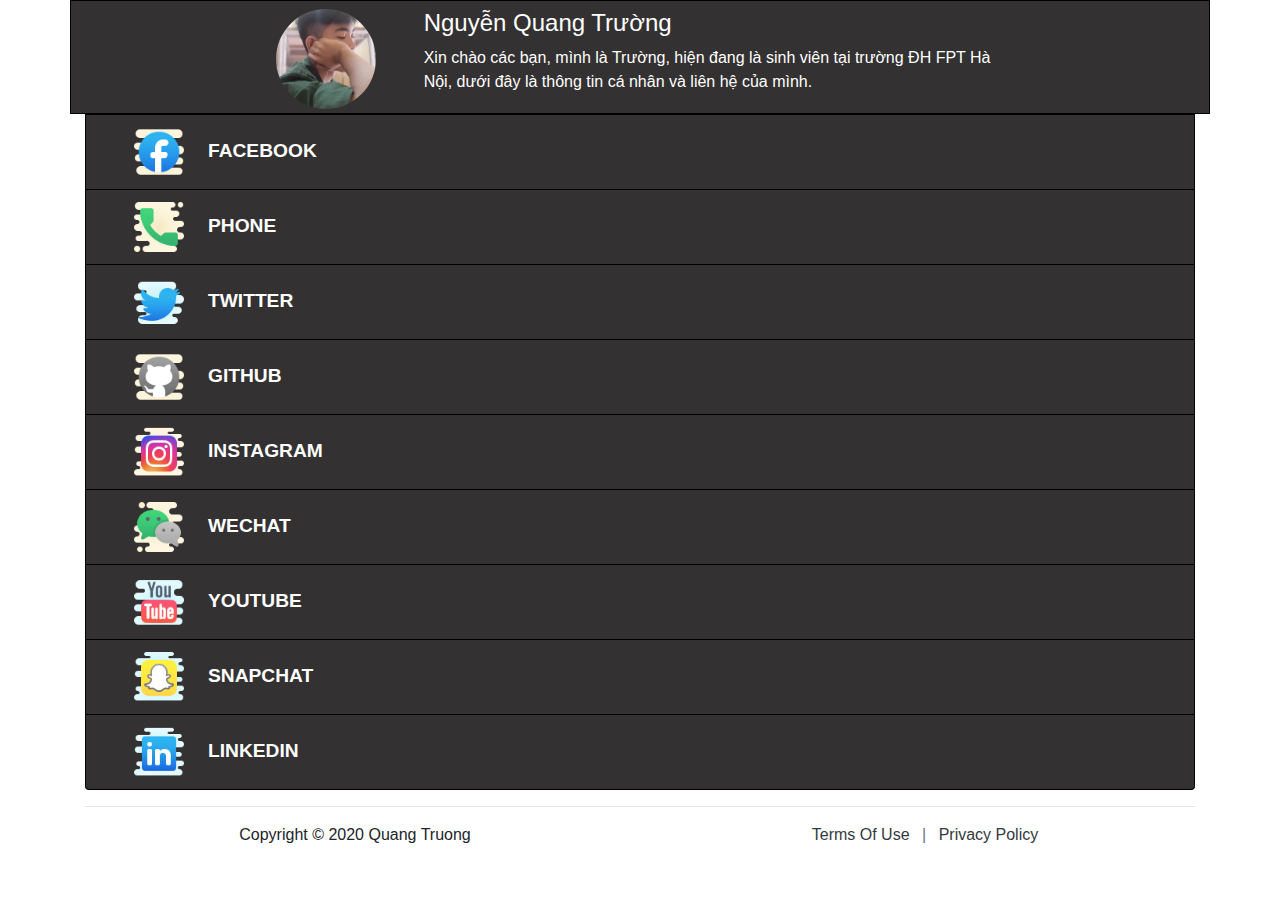
==== commit 0a802503: "Update index.html" ====
--- a/qt1st/index.html
+++ b/qt1st/index.html
@@ -35,11 +35,6 @@
         .dark2:hover {
             background-color: rgb(51, 49, 49);
         }
-
-        body {
-            overflow: hidden;
-            /* Hide scrollbars */
-        }
     </style>
 </head>
 
@@ -50,7 +45,7 @@
                 <div class="col-md-2">
                 </div>
                 <div class="col-md-8">
-                    <div class="media">
+                    <div class="media  mt-2 mb-1">
                         <a class="d-flex" href="#"></a>
                         <img src="avatar.jpg" height="100" width="100" class="rounded-circle mr-5" alt="">
                         </a>
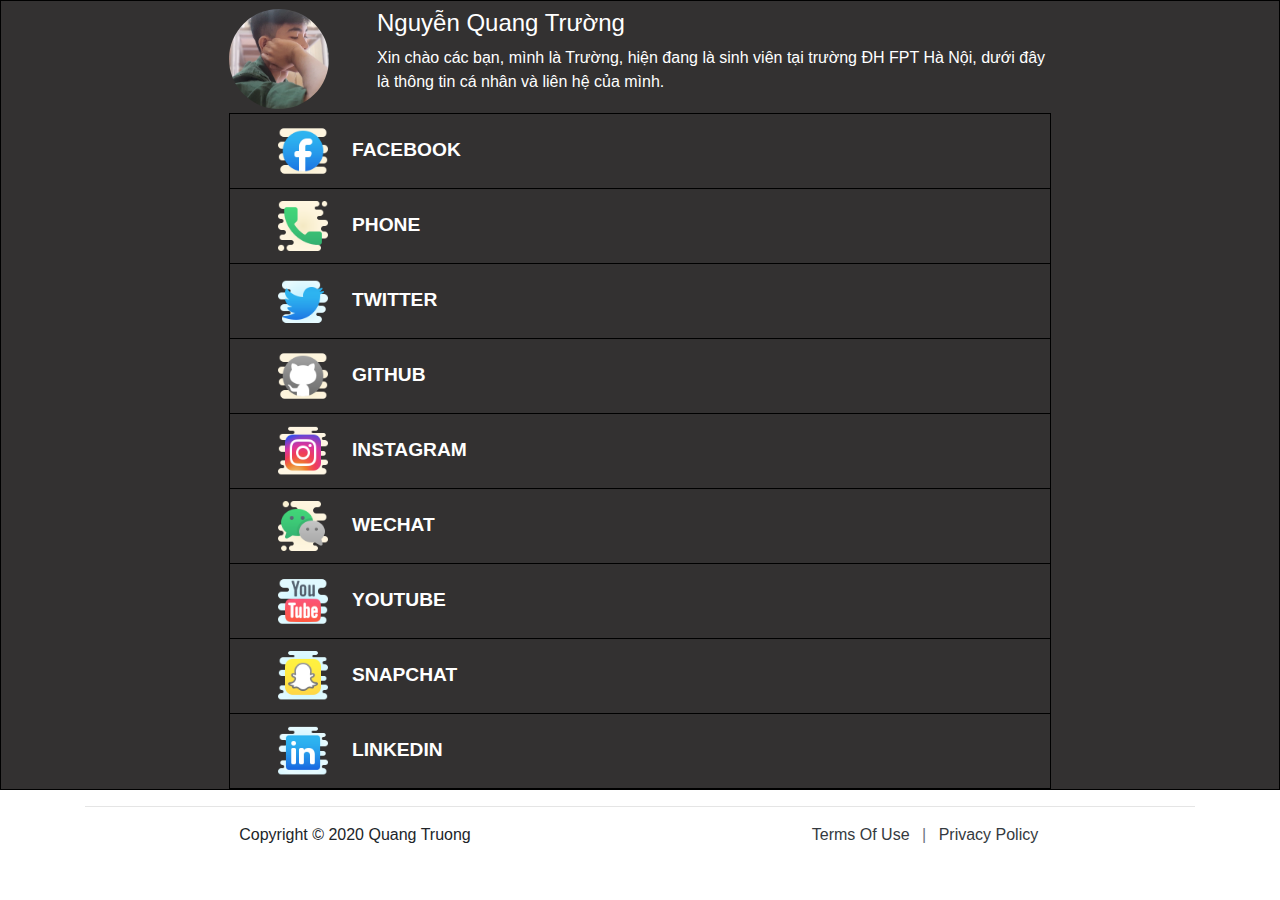
==== commit 9ad32c38: "Update index.html" ====
--- a/qt1st/index.html
+++ b/qt1st/index.html
@@ -8,7 +8,7 @@
     <meta name="Description" content="Enter your description here" />
     <link rel="stylesheet" href="https://cdnjs.cloudflare.com/ajax/libs/twitter-bootstrap/4.5.2/css/bootstrap.min.css">
     <link rel="stylesheet" href="https://cdnjs.cloudflare.com/ajax/libs/font-awesome/5.15.0/css/all.min.css">
-    <link rel="icon" type="image/png" sizes="32x32"href="https://hacken006.github.io/image/favicon.png">
+    <link rel="icon" type="image/png" sizes="32x32" href="https://hacken006.github.io/image/favicon.png">
 
     <title>Nguyễn Quang Trường Profile</title>
 
@@ -22,6 +22,7 @@
         }
 
         .dark:hover {
+            color: white;
             background-color: rgba(89, 97, 97, 0.568);
         }
 
@@ -33,19 +34,21 @@
         }
 
         .dark2:hover {
+            color: white;
             background-color: rgb(51, 49, 49);
         }
+
     </style>
 </head>
 
 <body>
-    <div class="container">
+    <div class="container-fluid">
         <div class="list-group">
             <div class="row dark2">
                 <div class="col-md-2">
                 </div>
                 <div class="col-md-8">
-                    <div class="media  mt-2 mb-1">
+                    <div class="media mt-2 mb-1">
                         <a class="d-flex" href="#"></a>
                         <img src="avatar.jpg" height="100" width="100" class="rounded-circle mr-5" alt="">
                         </a>
@@ -55,28 +58,31 @@
                             là thông
                             tin cá nhân và liên hệ của mình.
                         </div>
+
                     </div>
-
+                    <a href="https://facebook.com/qt1st" class="list-group-item list-group-item-action dark pl-5">
+                        <img src="icon/facebook-new.png" width="50px" height="50px" class="mr-4">FACEBOOK</a>
+                    <a href="tel:0352918986" class="list-group-item list-group-item-action dark pl-5">
+                        <img src="icon/phone.png" width="50px" height="50px" class="mr-4">PHONE</a>
+                    <a href="https://twitter.com/vnwebs" class="list-group-item list-group-item-action dark pl-5">
+                        <img src="icon/twitter.png" width="50px" height="50px" class="mr-4">TWITTER</a>
+                    <a href="https://github.com/hacken006" class="list-group-item list-group-item-action dark pl-5">
+                        <img src="icon/github.png" width="50px" height="50px" class="mr-4">GITHUB</a>
+                    <a href="https://www.instagram.com/nqtruong.1506"
+                        class="list-group-item list-group-item-action dark pl-5">
+                        <img src="icon/instagram-new.png" width="50px" height="50px" class="mr-4">INSTAGRAM</a>
+                    <a href="#" class="list-group-item list-group-item-action dark pl-5">
+                        <img src="icon/weixing.png" width="50px" height="50px" class="mr-4">WECHAT</a>
+                    <a href="#" class="list-group-item list-group-item-action dark pl-5">
+                        <img src="icon/youtube.png" width="50px" height="50px" class="mr-4">YOUTUBE</a>
+                    <a href="#" class="list-group-item list-group-item-action dark pl-5">
+                        <img src="icon/snapchat-squared.png" width="50px" height="50px" class="mr-4">SNAPCHAT</a>
+                    <a href="#" class="list-group-item list-group-item-action dark pl-5">
+                        <img src="icon/linkedin.png" width="50px" height="50px" class="mr-4">LINKEDIN</a>
                 </div>
             </div>
-            <a href="https://facebook.com/qt1st" class="list-group-item list-group-item-action dark pl-5">
-                <img src="icon/facebook-new.png" width="50px" height="50px" class="mr-4">FACEBOOK</a>
-            <a href="tel:0352918986" class="list-group-item list-group-item-action dark pl-5">
-                <img src="icon/phone.png" width="50px" height="50px" class="mr-4">PHONE</a>
-            <a href="https://twitter.com/vnwebs" class="list-group-item list-group-item-action dark pl-5">
-                <img src="icon/twitter.png" width="50px" height="50px" class="mr-4">TWITTER</a>
-            <a href="https://github.com/hacken006" class="list-group-item list-group-item-action dark pl-5">
-                <img src="icon/github.png" width="50px" height="50px" class="mr-4">GITHUB</a>
-            <a href="https://www.instagram.com/nqtruong.1506" class="list-group-item list-group-item-action dark pl-5">
-                <img src="icon/instagram-new.png" width="50px" height="50px" class="mr-4">INSTAGRAM</a>
-            <a href="#" class="list-group-item list-group-item-action dark pl-5">
-                <img src="icon/weixing.png" width="50px" height="50px" class="mr-4">WECHAT</a>
-            <a href="#" class="list-group-item list-group-item-action dark pl-5">
-                <img src="icon/youtube.png" width="50px" height="50px" class="mr-4">YOUTUBE</a>
-            <a href="#" class="list-group-item list-group-item-action dark pl-5">
-                <img src="icon/snapchat-squared.png" width="50px" height="50px" class="mr-4">SNAPCHAT</a>
-            <a href="#" class="list-group-item list-group-item-action dark pl-5">
-                <img src="icon/linkedin.png" width="50px" height="50px" class="mr-4">LINKEDIN</a>
+
+
         </div>
     </div>
 
